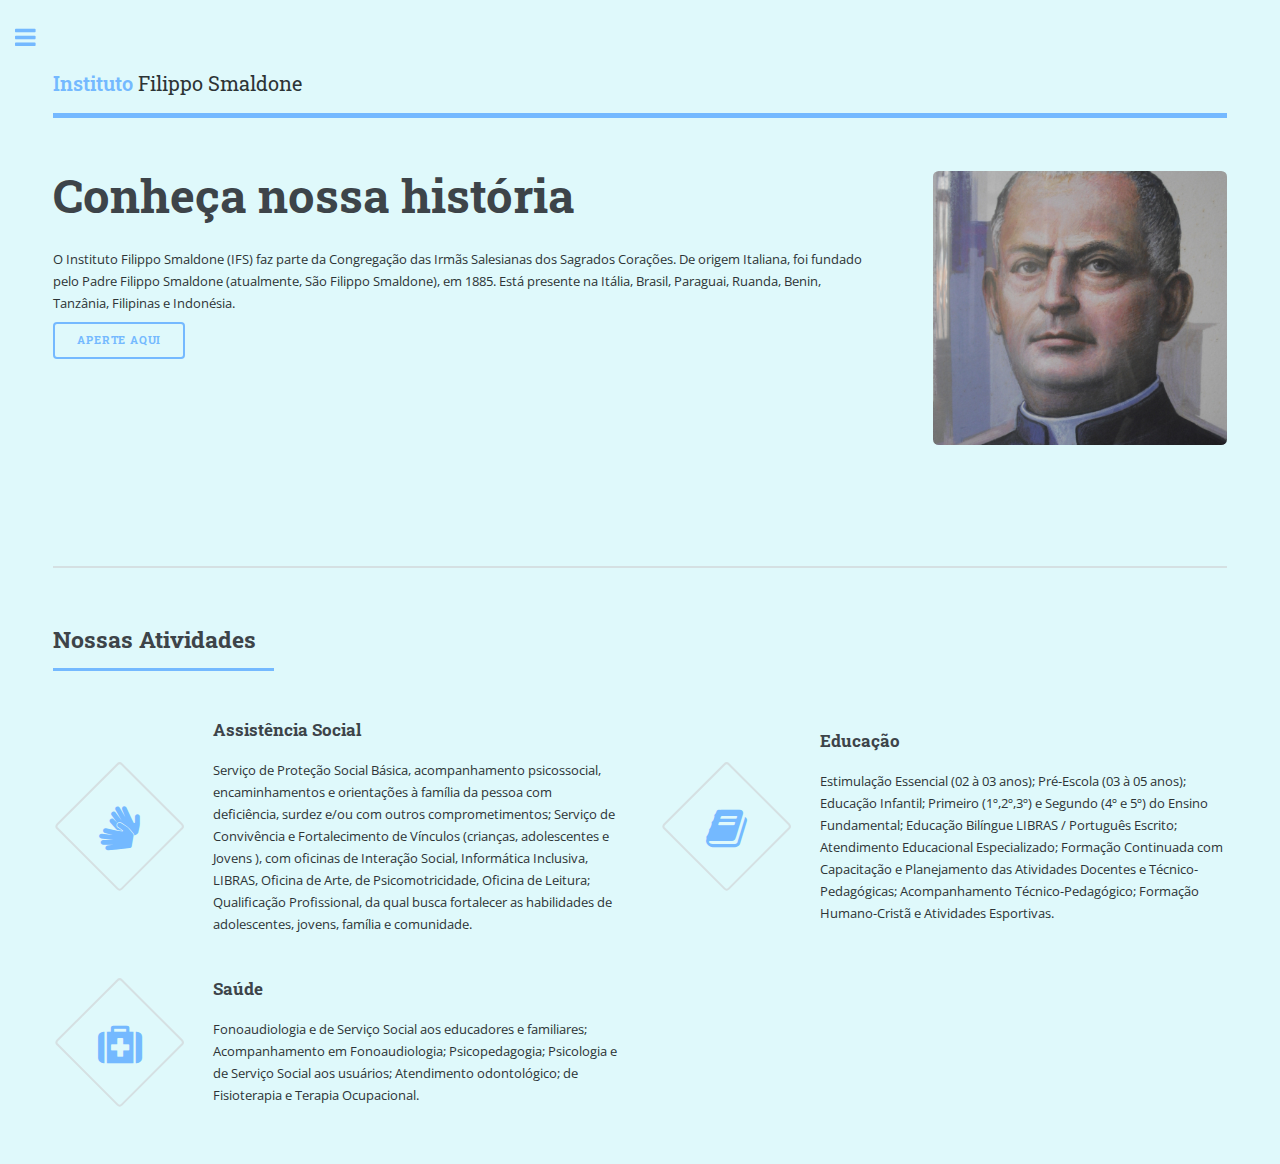
==== index.html @ 9f578278 "commit inicial" ====
<!DOCTYPE HTML>
<html>
	<head>
		<title>Instituto Filippo Smaldone</title>
		<meta charset="utf-8" />
		<meta name="viewport" content="width=device-width, initial-scale=1, user-scalable=no" />
		<link rel="stylesheet" href="assets/css/main.css" />
	</head>
	<body class="is-preload">

		<!-- Wrapper -->
			<div id="wrapper">

				<!-- Main -->
					<div id="main">
						<div class="inner">

							<!-- Header -->
								<header id="header">
									<a href="index.html" class="logo"><strong>Instituto</strong> Filippo Smaldone</a>
									<!-- <ul class="icons">
										<li><a href="#" class="icon fa-twitter"><span class="label">Twitter</span></a></li>
										<li><a href="#" class="icon fa-facebook"><span class="label">Facebook</span></a></li>
										<li><a href="#" class="icon fa-snapchat-ghost"><span class="label">Snapchat</span></a></li>
										<li><a href="#" class="icon fa-instagram"><span class="label">Instagram</span></a></li>
										<li><a href="#" class="icon fa-medium"><span class="label">Medium</span></a></li>
									</ul> -->
								</header> 

							<!-- Banner -->
								<section id="banner">
									<div class="content">
										<header>
											<h1>Conheça nossa história<br />
											</h1>
										</header>
										<p>O Instituto Filippo Smaldone (IFS) faz parte da Congregação das Irmãs Salesianas dos Sagrados Corações. De origem Italiana, foi fundado pelo Padre Filippo Smaldone (atualmente, São Filippo Smaldone), em 1885. Está presente na Itália, Brasil, Paraguai, Ruanda, Benin, Tanzânia, Filipinas e Indonésia.</p>
										<ul class="actions">
											<li><a href="nossahistoria.html" class="button big">Aperte aqui</a></li>
										</ul>
									</div>
									<span class="image object">
										<img src="images/felipesmaldoneret.png" alt="" />
									</span>
								</section>

							<!-- Section -->
								<section>
									<header class="major">
										<h2>Nossas Atividades</h2>
									</header>
									<div class="features">
										<article>
											<span class="icon fa-sign-language"></span>
											<div class="content">
												<h3>Assistência Social</h3>
												<p>Serviço de Proteção Social Básica, acompanhamento psicossocial, encaminhamentos e orientações à família da pessoa com deficiência, surdez e/ou com outros comprometimentos; Serviço de Convivência e Fortalecimento de Vínculos (crianças, adolescentes e Jovens ), com oficinas de Interação Social, Informática Inclusiva, LIBRAS, Oficina de Arte, de Psicomotricidade, Oficina de Leitura; Qualificação Profissional, da qual busca fortalecer as habilidades de adolescentes, jovens, família e comunidade.</p>
											</div>
										</article>
										<article>
											<span class="icon fa-book"></span>
											<div class="content">
												<h3>Educação</h3>
												<p>Estimulação Essencial (02 à 03 anos); Pré-Escola (03 à 05 anos); Educação Infantil; Primeiro (1º,2º,3º) e Segundo  (4º e 5º) do Ensino Fundamental; Educação Bilíngue LIBRAS / Português Escrito; Atendimento Educacional Especializado; Formação Continuada com Capacitação e Planejamento das Atividades Docentes e Técnico-Pedagógicas; Acompanhamento Técnico-Pedagógico; Formação Humano-Cristã e Atividades Esportivas.</p>
											</div>
										</article>
										<article>
											<span class="icon fa-medkit"></span>
											<div class="content">
												<h3>Saúde</h3>
												<p>Fonoaudiologia e de Serviço Social aos educadores e familiares; Acompanhamento em Fonoaudiologia; Psicopedagogia; Psicologia e de Serviço Social aos usuários; Atendimento odontológico; de Fisioterapia e Terapia Ocupacional.</p>
											</div>
										</article>
										<article>
											<span class=""></span>
											<div class="content">
												<h3></h3>
												<p></p>
											</div>
										</article>
									</div>
								</section>

							<!-- Section 
								<section>
									<header class="major">
										<h2>Ipsum sed dolor</h2>
									</header>
									<div class="posts">
										<article>
											<a href="#" class="image"><img src="images/pic01.jpg" alt="" /></a>
											<h3>Interdum aenean</h3>
											<p>Aenean ornare velit lacus, ac varius enim lorem ullamcorper dolore. Proin aliquam facilisis ante interdum. Sed nulla amet lorem feugiat tempus aliquam.</p>
											<ul class="actions">
												<li><a href="#" class="button">Aperte aqui</a></li>
											</ul>
										</article>
										<article>
											<a href="#" class="image"><img src="images/pic02.jpg" alt="" /></a>
											<h3>Nulla amet dolore</h3>
											<p>Aenean ornare velit lacus, ac varius enim lorem ullamcorper dolore. Proin aliquam facilisis ante interdum. Sed nulla amet lorem feugiat tempus aliquam.</p>
											<ul class="actions">
												<li><a href="#" class="button">Aperte aqui</a></li>
											</ul>
										</article>
										<article>
											<a href="#" class="image"><img src="images/pic03.jpg" alt="" /></a>
											<h3>Tempus ullamcorper</h3>
											<p>Aenean ornare velit lacus, ac varius enim lorem ullamcorper dolore. Proin aliquam facilisis ante interdum. Sed nulla amet lorem feugiat tempus aliquam.</p>
											<ul class="actions">
												<li><a href="#" class="button">Aperte aqui</a></li>
											</ul>
										</article>
										<article>
											<a href="#" class="image"><img src="images/pic04.jpg" alt="" /></a>
											<h3>Sed etiam facilis</h3>
											<p>Aenean ornare velit lacus, ac varius enim lorem ullamcorper dolore. Proin aliquam facilisis ante interdum. Sed nulla amet lorem feugiat tempus aliquam.</p>
											<ul class="actions">
												<li><a href="#" class="button">Aperte aqui</a></li>
											</ul>
										</article>
										<article>
											<a href="#" class="image"><img src="images/pic05.jpg" alt="" /></a>
											<h3>Feugiat lorem aenean</h3>
											<p>Aenean ornare velit lacus, ac varius enim lorem ullamcorper dolore. Proin aliquam facilisis ante interdum. Sed nulla amet lorem feugiat tempus aliquam.</p>
											<ul class="actions">
												<li><a href="#" class="button">Aperte aqui</a></li>
											</ul>
										</article>
										<article>
											<a href="#" class="image"><img src="images/pic06.jpg" alt="" /></a>
											<h3>Amet varius aliquam</h3>
											<p>Aenean ornare velit lacus, ac varius enim lorem ullamcorper dolore. Proin aliquam facilisis ante interdum. Sed nulla amet lorem feugiat tempus aliquam.</p>
											<ul class="actions">
												<li><a href="#" class="button">Aperte aqui</a></li>
											</ul>
										</article>
									</div>
								</section>-->

						</div>
					</div>

				<!-- Sidebar -->
					<div id="sidebar">
						<div class="inner">

							<!-- Search 
								<section id="search" class="alt">
									<form method="post" action="#">
										<input type="text" name="query" id="query" placeholder="Search" />
									</form>
								</section>-->

							<!-- Menu -->
								<nav id="menu">
									<header class="major">
										<h2>Menu</h2>
									</header>
									<ul>
											<li><a href="index.html">Página Inicial</a></li>
											<li><a href="nossahistoria.html">Nossa História</a></li>
											<li><a href="noticias.html">Notícias</a></li>
											<li><a href="projetoseducacionais.html">Projetos Educacionais</a></li>
											<li><a href="projetossociais.html">Projetos Sociais</a></li>
									</ul>
								</nav>

							<!-- Section 
								<section>
									<header class="major">
										<h2>Ante interdum</h2>
									</header>
									<div class="mini-posts">
										<article>
											<a href="#" class="image"><img src="images/pic07.jpg" alt="" /></a>
											<p>Aenean ornare velit lacus, ac varius enim lorem ullamcorper dolore aliquam.</p>
										</article>
										<article>
											<a href="#" class="image"><img src="images/pic08.jpg" alt="" /></a>
											<p>Aenean ornare velit lacus, ac varius enim lorem ullamcorper dolore aliquam.</p>
										</article>
										<article>
											<a href="#" class="image"><img src="images/pic09.jpg" alt="" /></a>
											<p>Aenean ornare velit lacus, ac varius enim lorem ullamcorper dolore aliquam.</p>
										</article>
									</div>
									<ul class="actions">
										<li><a href="#" class="button">Aperte aqui</a></li>
									</ul>
								</section>-->

							<!-- Section -->
								<section>
									<header class="major">
										<h2>Entrar em contato</h2>
									</header>
									<p>Em casos de dúvidas, sugestões, reclamações, segue abaixo formas de contato com o Instituto.</p>
									<ul class="contact">
										<li class="fa-envelope-o"><a href="#">institutosmaldone@gmail.com</a></li>
										<li class="fa-phone">(091) 3222-9630</li>
										<li class="fa-home">Travessa 14 de Março nº 854<br />
										Bairro: Umarizal
										Belém, Pará - Brasil. CEP 66.055–490 <br />
										CNPJ: 04.834.065/0001-93</li>
									</ul>
								</section>

							<!-- Footer -->
								<footer id="footer">
									<p class="copyright">&copy; Congregação das Irmãs Salesianas dos Sagrados Corações – Instituto Filippo Smaldone - Belém. Todos os direitos reservados. Desenvolvido: <a href="linkedin.com/in/amaurymagalhaes">Antonio Amaury Magalhães</a>. Design: <a href="https://html5up.net">HTML5 UP</a>.</p>
								</footer>

						</div>
					</div>

			</div>

		<!-- Scripts -->
			<script src="assets/js/jquery.min.js"></script>
			<script src="assets/js/browser.min.js"></script>
			<script src="assets/js/breakpoints.min.js"></script>
			<script src="assets/js/util.js"></script>
			<script src="assets/js/main.js"></script>

	</body>
</html>
---- assets/css/main.css ----
@import url(font-awesome.min.css);
@import url("https://fonts.googleapis.com/css?family=Open+Sans:400,600,400italic,600italic|Roboto+Slab:400,700");



html, body, div, span, applet, object,
iframe, h1, h2, h3, h4, h5, h6, p, blockquote,
pre, a, abbr, acronym, address, big, cite,
code, del, dfn, em, img, ins, kbd, q, s, samp,
small, strike, strong, sub, sup, tt, var, b,
u, i, center, dl, dt, dd, ol, ul, li, fieldset,
form, label, legend, table, caption, tbody,
tfoot, thead, tr, th, td, article, aside,
canvas, details, embed, figure, figcaption,
footer, header, hgroup, menu, nav, output, ruby,
section, summary, time, mark, audio, video {
	margin: 0;
	padding: 0;
	border: 0;
	font-size: 100%;
	font: inherit;
	vertical-align: baseline;}

article, aside, details, figcaption, figure,
footer, header, hgroup, menu, nav, section {
	display: block;}

body {
	line-height: 1;
}

ol, ul {
	list-style: none;
}

blockquote, q {
	quotes: none;
}

	blockquote:before, blockquote:after, q:before, q:after {
		content: '';
		content: none;
	}

table {
	border-collapse: collapse;
	border-spacing: 0;
}

body {
	-webkit-text-size-adjust: none;
}

mark {
	background-color: transparent;
	color: inherit;
}

input::-moz-focus-inner {
	border: 0;
	padding: 0;
}

input, select, textarea {
	-moz-appearance: none;
	-webkit-appearance: none;
	-ms-appearance: none;
	appearance: none;
}

/* Basic */

	@-ms-viewport {
		width: device-width;
	}

	body {
		-ms-overflow-style: scrollbar;
	}

	@media screen and (max-width: 480px) {

		html, body {
			min-width: 320px;
		}

	}

	html {
		box-sizing: border-box;
	}

	*, *:before, *:after {
		box-sizing: inherit;
	}

	body {
		background: #dff9fb;
	}

		body.is-preload *, body.is-preload *:before, body.is-preload *:after, body.is-resizing *, body.is-resizing *:before, body.is-resizing *:after {
			-moz-animation: none !important;
			-webkit-animation: none !important;
			-ms-animation: none !important;
			animation: none !important;
			-moz-transition: none !important;
			-webkit-transition: none !important;
			-ms-transition: none !important;
			transition: none !important;
		}

/* Type */

	body, input, select, textarea {
		color: #2d3436;
		font-family: "Open Sans", sans-serif;
		font-size: 13pt;
		font-weight: 400;
		line-height: 1.65;
	}

		@media screen and (max-width: 1680px) {

			body, input, select, textarea {
				font-size: 11pt;
			}

		}

		@media screen and (max-width: 1280px) {

			body, input, select, textarea {
				font-size: 10pt;
			}

		}

		@media screen and (max-width: 360px) {

			body, input, select, textarea {
				font-size: 9pt;
			}

		}

	a {
		-moz-transition: color 0.2s ease-in-out, border-bottom-color 0.2s ease-in-out;
		-webkit-transition: color 0.2s ease-in-out, border-bottom-color 0.2s ease-in-out;
		-ms-transition: color 0.2s ease-in-out, border-bottom-color 0.2s ease-in-out;
		transition: color 0.2s ease-in-out, border-bottom-color 0.2s ease-in-out;
		border-bottom: dotted 1px;
		color: #74b9ff;
		text-decoration: none;
	}

		a:hover {
			border-bottom-color: #74b9ff;
			color: #74b9ff !important;
		}

			a:hover strong {
				color: inherit;
			}

	strong, b {
		color: #74b9ff;
		font-weight: 600;
	}

	em, i {
		font-style: italic;
	}

	p {
		margin: 0 0 0.5em 0;
	}

	h1, h2, h3, h4, h5, h6 {
		color: #3d4449;
		font-family: "Roboto Slab", serif;
		font-weight: 700;
		line-height: 1.5;
		margin: 0 0 1em 0;
	}

		h1 a, h2 a, h3 a, h4 a, h5 a, h6 a {
			color: inherit;
			text-decoration: none;
			border-bottom: 0;
		}

	h1 {
		font-size: 4em;
		margin: 0 0 0.5em 0;
		line-height: 1.3;
	}

	h2 {
		font-size: 1.75em;
	}

	h3 {
		font-size: 1.25em;
	}

	h4 {
		font-size: 1.1em;
	}

	h5 {
		font-size: 0.9em;
	}

	h6 {
		font-size: 0.7em;
	}

	@media screen and (max-width: 1680px) {

		h1 {
			font-size: 3.5em;
		}

	}

	@media screen and (max-width: 980px) {

		h1 {
			font-size: 3.25em;
		}

	}

	@media screen and (max-width: 736px) {

		h1 {
			font-size: 2em;
			line-height: 1.4;
		}

		h2 {
			font-size: 1.5em;
		}

	}

	sub {
		font-size: 0.8em;
		position: relative;
		top: 0.5em;
	}

	sup {
		font-size: 0.8em;
		position: relative;
		top: -0.5em;
	}

	blockquote {
		border-left: solid 3px rgba(210, 215, 217, 0.75);
		font-style: italic;
		margin: 0 0 2em 0;
		padding: 0.5em 0 0.5em 2em;
	}

	code {
		background: rgba(230, 235, 237, 0.25);
		border-radius: 0.375em;
		border: solid 1px rgba(210, 215, 217, 0.75);
		font-family: "Courier New", monospace;
		font-size: 0.9em;
		margin: 0 0.25em;
		padding: 0.25em 0.65em;
	}

	pre {
		-webkit-overflow-scrolling: touch;
		font-family: "Courier New", monospace;
		font-size: 0.9em;
		margin: 0 0 2em 0;
	}

		pre code {
			display: block;
			line-height: 1.75;
			padding: 1em 1.5em;
			overflow-x: auto;
		}

	hr {
		border: 0;
		border-bottom: solid 1px rgba(210, 215, 217, 0.75);
		margin: 2em 0;
	}

		hr.major {
			margin: 3em 0;
		}

	.align-left {
		text-align: left;
	}

	.align-center {
		text-align: center;
	}

	.align-right {
		text-align: right;
	}

/* Row */

	.row {
		display: flex;
		flex-wrap: wrap;
		box-sizing: border-box;
		align-items: stretch;
	}

		.row > * {
			box-sizing: border-box;
		}

		.row.gtr-uniform > * > :last-child {
			margin-bottom: 0;
		}

		.row.aln-left {
			justify-content: flex-start;
		}

		.row.aln-center {
			justify-content: center;
		}

		.row.aln-right {
			justify-content: flex-end;
		}

		.row.aln-top {
			align-items: flex-start;
		}

		.row.aln-middle {
			align-items: center;
		}

		.row.aln-bottom {
			align-items: flex-end;
		}

		.row > .imp {
			order: -1;
		}

		.row > .col-1 {
			width: 8.3333333333%;
		}

		.row > .off-1 {
			margin-left: 8.3333333333%;
		}

		.row > .col-2 {
			width: 16.6666666667%;
		}

		.row > .off-2 {
			margin-left: 16.6666666667%;
		}

		.row > .col-3 {
			width: 25%;
		}

		.row > .off-3 {
			margin-left: 25%;
		}

		.row > .col-4 {
			width: 33.3333333333%;
		}

		.row > .off-4 {
			margin-left: 33.3333333333%;
		}

		.row > .col-5 {
			width: 41.6666666667%;
		}

		.row > .off-5 {
			margin-left: 41.6666666667%;
		}

		.row > .col-6 {
			width: 50%;
		}

		.row > .off-6 {
			margin-left: 50%;
		}

		.row > .col-7 {
			width: 58.3333333333%;
		}

		.row > .off-7 {
			margin-left: 58.3333333333%;
		}

		.row > .col-8 {
			width: 66.6666666667%;
		}

		.row > .off-8 {
			margin-left: 66.6666666667%;
		}

		.row > .col-9 {
			width: 75%;
		}

		.row > .off-9 {
			margin-left: 75%;
		}

		.row > .col-10 {
			width: 83.3333333333%;
		}

		.row > .off-10 {
			margin-left: 83.3333333333%;
		}

		.row > .col-11 {
			width: 91.6666666667%;
		}

		.row > .off-11 {
			margin-left: 91.6666666667%;
		}

		.row > .col-12 {
			width: 100%;
		}

		.row > .off-12 {
			margin-left: 100%;
		}

		.row.gtr-0 {
			margin-top: 0;
			margin-left: 0em;
		}

			.row.gtr-0 > * {
				padding: 0 0 0 0em;
			}

			.row.gtr-0.gtr-uniform {
				margin-top: 0em;
			}

				.row.gtr-0.gtr-uniform > * {
					padding-top: 0em;
				}

		.row.gtr-25 {
			margin-top: 0;
			margin-left: -0.375em;
		}

			.row.gtr-25 > * {
				padding: 0 0 0 0.375em;
			}

			.row.gtr-25.gtr-uniform {
				margin-top: -0.375em;
			}

				.row.gtr-25.gtr-uniform > * {
					padding-top: 0.375em;
				}

		.row.gtr-50 {
			margin-top: 0;
			margin-left: -0.75em;
		}

			.row.gtr-50 > * {
				padding: 0 0 0 0.75em;
			}

			.row.gtr-50.gtr-uniform {
				margin-top: -0.75em;
			}

				.row.gtr-50.gtr-uniform > * {
					padding-top: 0.75em;
				}

		.row {
			margin-top: 0;
			margin-left: -1.5em;
		}

			.row > * {
				padding: 0 0 0 1.5em;
			}

			.row.gtr-uniform {
				margin-top: -1.5em;
			}

				.row.gtr-uniform > * {
					padding-top: 1.5em;
				}

		.row.gtr-150 {
			margin-top: 0;
			margin-left: -2.25em;
		}

			.row.gtr-150 > * {
				padding: 0 0 0 2.25em;
			}

			.row.gtr-150.gtr-uniform {
				margin-top: -2.25em;
			}

				.row.gtr-150.gtr-uniform > * {
					padding-top: 2.25em;
				}

		.row.gtr-200 {
			margin-top: 0;
			margin-left: -3em;
		}

			.row.gtr-200 > * {
				padding: 0 0 0 3em;
			}

			.row.gtr-200.gtr-uniform {
				margin-top: -3em;
			}

				.row.gtr-200.gtr-uniform > * {
					padding-top: 3em;
				}

		@media screen and (max-width: 1680px) {

			.row {
				display: flex;
				flex-wrap: wrap;
				box-sizing: border-box;
				align-items: stretch;
			}

				.row > * {
					box-sizing: border-box;
				}

				.row.gtr-uniform > * > :last-child {
					margin-bottom: 0;
				}

				.row.aln-left {
					justify-content: flex-start;
				}

				.row.aln-center {
					justify-content: center;
				}

				.row.aln-right {
					justify-content: flex-end;
				}

				.row.aln-top {
					align-items: flex-start;
				}

				.row.aln-middle {
					align-items: center;
				}

				.row.aln-bottom {
					align-items: flex-end;
				}

				.row > .imp-xlarge {
					order: -1;
				}

				.row > .col-1-xlarge {
					width: 8.3333333333%;
				}

				.row > .off-1-xlarge {
					margin-left: 8.3333333333%;
				}

				.row > .col-2-xlarge {
					width: 16.6666666667%;
				}

				.row > .off-2-xlarge {
					margin-left: 16.6666666667%;
				}

				.row > .col-3-xlarge {
					width: 25%;
				}

				.row > .off-3-xlarge {
					margin-left: 25%;
				}

				.row > .col-4-xlarge {
					width: 33.3333333333%;
				}

				.row > .off-4-xlarge {
					margin-left: 33.3333333333%;
				}

				.row > .col-5-xlarge {
					width: 41.6666666667%;
				}

				.row > .off-5-xlarge {
					margin-left: 41.6666666667%;
				}

				.row > .col-6-xlarge {
					width: 50%;
				}

				.row > .off-6-xlarge {
					margin-left: 50%;
				}

				.row > .col-7-xlarge {
					width: 58.3333333333%;
				}

				.row > .off-7-xlarge {
					margin-left: 58.3333333333%;
				}

				.row > .col-8-xlarge {
					width: 66.6666666667%;
				}

				.row > .off-8-xlarge {
					margin-left: 66.6666666667%;
				}

				.row > .col-9-xlarge {
					width: 75%;
				}

				.row > .off-9-xlarge {
					margin-left: 75%;
				}

				.row > .col-10-xlarge {
					width: 83.3333333333%;
				}

				.row > .off-10-xlarge {
					margin-left: 83.3333333333%;
				}

				.row > .col-11-xlarge {
					width: 91.6666666667%;
				}

				.row > .off-11-xlarge {
					margin-left: 91.6666666667%;
				}

				.row > .col-12-xlarge {
					width: 100%;
				}

				.row > .off-12-xlarge {
					margin-left: 100%;
				}

				.row.gtr-0 {
					margin-top: 0;
					margin-left: 0em;
				}

					.row.gtr-0 > * {
						padding: 0 0 0 0em;
					}

					.row.gtr-0.gtr-uniform {
						margin-top: 0em;
					}

						.row.gtr-0.gtr-uniform > * {
							padding-top: 0em;
						}

				.row.gtr-25 {
					margin-top: 0;
					margin-left: -0.375em;
				}

					.row.gtr-25 > * {
						padding: 0 0 0 0.375em;
					}

					.row.gtr-25.gtr-uniform {
						margin-top: -0.375em;
					}

						.row.gtr-25.gtr-uniform > * {
							padding-top: 0.375em;
						}

				.row.gtr-50 {
					margin-top: 0;
					margin-left: -0.75em;
				}

					.row.gtr-50 > * {
						padding: 0 0 0 0.75em;
					}

					.row.gtr-50.gtr-uniform {
						margin-top: -0.75em;
					}

						.row.gtr-50.gtr-uniform > * {
							padding-top: 0.75em;
						}

				.row {
					margin-top: 0;
					margin-left: -1.5em;
				}

					.row > * {
						padding: 0 0 0 1.5em;
					}

					.row.gtr-uniform {
						margin-top: -1.5em;
					}

						.row.gtr-uniform > * {
							padding-top: 1.5em;
						}

				.row.gtr-150 {
					margin-top: 0;
					margin-left: -2.25em;
				}

					.row.gtr-150 > * {
						padding: 0 0 0 2.25em;
					}

					.row.gtr-150.gtr-uniform {
						margin-top: -2.25em;
					}

						.row.gtr-150.gtr-uniform > * {
							padding-top: 2.25em;
						}

				.row.gtr-200 {
					margin-top: 0;
					margin-left: -3em;
				}

					.row.gtr-200 > * {
						padding: 0 0 0 3em;
					}

					.row.gtr-200.gtr-uniform {
						margin-top: -3em;
					}

						.row.gtr-200.gtr-uniform > * {
							padding-top: 3em;
						}

		}

		@media screen and (max-width: 1280px) {

			.row {
				display: flex;
				flex-wrap: wrap;
				box-sizing: border-box;
				align-items: stretch;
			}

				.row > * {
					box-sizing: border-box;
				}

				.row.gtr-uniform > * > :last-child {
					margin-bottom: 0;
				}

				.row.aln-left {
					justify-content: flex-start;
				}

				.row.aln-center {
					justify-content: center;
				}

				.row.aln-right {
					justify-content: flex-end;
				}

				.row.aln-top {
					align-items: flex-start;
				}

				.row.aln-middle {
					align-items: center;
				}

				.row.aln-bottom {
					align-items: flex-end;
				}

				.row > .imp-large {
					order: -1;
				}

				.row > .col-1-large {
					width: 8.3333333333%;
				}

				.row > .off-1-large {
					margin-left: 8.3333333333%;
				}

				.row > .col-2-large {
					width: 16.6666666667%;
				}

				.row > .off-2-large {
					margin-left: 16.6666666667%;
				}

				.row > .col-3-large {
					width: 25%;
				}

				.row > .off-3-large {
					margin-left: 25%;
				}

				.row > .col-4-large {
					width: 33.3333333333%;
				}

				.row > .off-4-large {
					margin-left: 33.3333333333%;
				}

				.row > .col-5-large {
					width: 41.6666666667%;
				}

				.row > .off-5-large {
					margin-left: 41.6666666667%;
				}

				.row > .col-6-large {
					width: 50%;
				}

				.row > .off-6-large {
					margin-left: 50%;
				}

				.row > .col-7-large {
					width: 58.3333333333%;
				}

				.row > .off-7-large {
					margin-left: 58.3333333333%;
				}

				.row > .col-8-large {
					width: 66.6666666667%;
				}

				.row > .off-8-large {
					margin-left: 66.6666666667%;
				}

				.row > .col-9-large {
					width: 75%;
				}

				.row > .off-9-large {
					margin-left: 75%;
				}

				.row > .col-10-large {
					width: 83.3333333333%;
				}

				.row > .off-10-large {
					margin-left: 83.3333333333%;
				}

				.row > .col-11-large {
					width: 91.6666666667%;
				}

				.row > .off-11-large {
					margin-left: 91.6666666667%;
				}

				.row > .col-12-large {
					width: 100%;
				}

				.row > .off-12-large {
					margin-left: 100%;
				}

				.row.gtr-0 {
					margin-top: 0;
					margin-left: 0em;
				}

					.row.gtr-0 > * {
						padding: 0 0 0 0em;
					}

					.row.gtr-0.gtr-uniform {
						margin-top: 0em;
					}

						.row.gtr-0.gtr-uniform > * {
							padding-top: 0em;
						}

				.row.gtr-25 {
					margin-top: 0;
					margin-left: -0.375em;
				}

					.row.gtr-25 > * {
						padding: 0 0 0 0.375em;
					}

					.row.gtr-25.gtr-uniform {
						margin-top: -0.375em;
					}

						.row.gtr-25.gtr-uniform > * {
							padding-top: 0.375em;
						}

				.row.gtr-50 {
					margin-top: 0;
					margin-left: -0.75em;
				}

					.row.gtr-50 > * {
						padding: 0 0 0 0.75em;
					}

					.row.gtr-50.gtr-uniform {
						margin-top: -0.75em;
					}

						.row.gtr-50.gtr-uniform > * {
							padding-top: 0.75em;
						}

				.row {
					margin-top: 0;
					margin-left: -1.5em;
				}

					.row > * {
						padding: 0 0 0 1.5em;
					}

					.row.gtr-uniform {
						margin-top: -1.5em;
					}

						.row.gtr-uniform > * {
							padding-top: 1.5em;
						}

				.row.gtr-150 {
					margin-top: 0;
					margin-left: -2.25em;
				}

					.row.gtr-150 > * {
						padding: 0 0 0 2.25em;
					}

					.row.gtr-150.gtr-uniform {
						margin-top: -2.25em;
					}

						.row.gtr-150.gtr-uniform > * {
							padding-top: 2.25em;
						}

				.row.gtr-200 {
					margin-top: 0;
					margin-left: -3em;
				}

					.row.gtr-200 > * {
						padding: 0 0 0 3em;
					}

					.row.gtr-200.gtr-uniform {
						margin-top: -3em;
					}

						.row.gtr-200.gtr-uniform > * {
							padding-top: 3em;
						}

		}

		@media screen and (max-width: 980px) {

			.row {
				display: flex;
				flex-wrap: wrap;
				box-sizing: border-box;
				align-items: stretch;
			}

				.row > * {
					box-sizing: border-box;
				}

				.row.gtr-uniform > * > :last-child {
					margin-bottom: 0;
				}

				.row.aln-left {
					justify-content: flex-start;
				}

				.row.aln-center {
					justify-content: center;
				}

				.row.aln-right {
					justify-content: flex-end;
				}

				.row.aln-top {
					align-items: flex-start;
				}

				.row.aln-middle {
					align-items: center;
				}

				.row.aln-bottom {
					align-items: flex-end;
				}

				.row > .imp-medium {
					order: -1;
				}

				.row > .col-1-medium {
					width: 8.3333333333%;
				}

				.row > .off-1-medium {
					margin-left: 8.3333333333%;
				}

				.row > .col-2-medium {
					width: 16.6666666667%;
				}

				.row > .off-2-medium {
					margin-left: 16.6666666667%;
				}

				.row > .col-3-medium {
					width: 25%;
				}

				.row > .off-3-medium {
					margin-left: 25%;
				}

				.row > .col-4-medium {
					width: 33.3333333333%;
				}

				.row > .off-4-medium {
					margin-left: 33.3333333333%;
				}

				.row > .col-5-medium {
					width: 41.6666666667%;
				}

				.row > .off-5-medium {
					margin-left: 41.6666666667%;
				}

				.row > .col-6-medium {
					width: 50%;
				}

				.row > .off-6-medium {
					margin-left: 50%;
				}

				.row > .col-7-medium {
					width: 58.3333333333%;
				}

				.row > .off-7-medium {
					margin-left: 58.3333333333%;
				}

				.row > .col-8-medium {
					width: 66.6666666667%;
				}

				.row > .off-8-medium {
					margin-left: 66.6666666667%;
				}

				.row > .col-9-medium {
					width: 75%;
				}

				.row > .off-9-medium {
					margin-left: 75%;
				}

				.row > .col-10-medium {
					width: 83.3333333333%;
				}

				.row > .off-10-medium {
					margin-left: 83.3333333333%;
				}

				.row > .col-11-medium {
					width: 91.6666666667%;
				}

				.row > .off-11-medium {
					margin-left: 91.6666666667%;
				}

				.row > .col-12-medium {
					width: 100%;
				}

				.row > .off-12-medium {
					margin-left: 100%;
				}

				.row.gtr-0 {
					margin-top: 0;
					margin-left: 0em;
				}

					.row.gtr-0 > * {
						padding: 0 0 0 0em;
					}

					.row.gtr-0.gtr-uniform {
						margin-top: 0em;
					}

						.row.gtr-0.gtr-uniform > * {
							padding-top: 0em;
						}

				.row.gtr-25 {
					margin-top: 0;
					margin-left: -0.375em;
				}

					.row.gtr-25 > * {
						padding: 0 0 0 0.375em;
					}

					.row.gtr-25.gtr-uniform {
						margin-top: -0.375em;
					}

						.row.gtr-25.gtr-uniform > * {
							padding-top: 0.375em;
						}

				.row.gtr-50 {
					margin-top: 0;
					margin-left: -0.75em;
				}

					.row.gtr-50 > * {
						padding: 0 0 0 0.75em;
					}

					.row.gtr-50.gtr-uniform {
						margin-top: -0.75em;
					}

						.row.gtr-50.gtr-uniform > * {
							padding-top: 0.75em;
						}

				.row {
					margin-top: 0;
					margin-left: -1.5em;
				}

					.row > * {
						padding: 0 0 0 1.5em;
					}

					.row.gtr-uniform {
						margin-top: -1.5em;
					}

						.row.gtr-uniform > * {
							padding-top: 1.5em;
						}

				.row.gtr-150 {
					margin-top: 0;
					margin-left: -2.25em;
				}

					.row.gtr-150 > * {
						padding: 0 0 0 2.25em;
					}

					.row.gtr-150.gtr-uniform {
						margin-top: -2.25em;
					}

						.row.gtr-150.gtr-uniform > * {
							padding-top: 2.25em;
						}

				.row.gtr-200 {
					margin-top: 0;
					margin-left: -3em;
				}

					.row.gtr-200 > * {
						padding: 0 0 0 3em;
					}

					.row.gtr-200.gtr-uniform {
						margin-top: -3em;
					}

						.row.gtr-200.gtr-uniform > * {
							padding-top: 3em;
						}

		}

		@media screen and (max-width: 736px) {

			.row {
				display: flex;
				flex-wrap: wrap;
				box-sizing: border-box;
				align-items: stretch;
			}

				.row > * {
					box-sizing: border-box;
				}

				.row.gtr-uniform > * > :last-child {
					margin-bottom: 0;
				}

				.row.aln-left {
					justify-content: flex-start;
				}

				.row.aln-center {
					justify-content: center;
				}

				.row.aln-right {
					justify-content: flex-end;
				}

				.row.aln-top {
					align-items: flex-start;
				}

				.row.aln-middle {
					align-items: center;
				}

				.row.aln-bottom {
					align-items: flex-end;
				}

				.row > .imp-small {
					order: -1;
				}

				.row > .col-1-small {
					width: 8.3333333333%;
				}

				.row > .off-1-small {
					margin-left: 8.3333333333%;
				}

				.row > .col-2-small {
					width: 16.6666666667%;
				}

				.row > .off-2-small {
					margin-left: 16.6666666667%;
				}

				.row > .col-3-small {
					width: 25%;
				}

				.row > .off-3-small {
					margin-left: 25%;
				}

				.row > .col-4-small {
					width: 33.3333333333%;
				}

				.row > .off-4-small {
					margin-left: 33.3333333333%;
				}

				.row > .col-5-small {
					width: 41.6666666667%;
				}

				.row > .off-5-small {
					margin-left: 41.6666666667%;
				}

				.row > .col-6-small {
					width: 50%;
				}

				.row > .off-6-small {
					margin-left: 50%;
				}

				.row > .col-7-small {
					width: 58.3333333333%;
				}

				.row > .off-7-small {
					margin-left: 58.3333333333%;
				}

				.row > .col-8-small {
					width: 66.6666666667%;
				}

				.row > .off-8-small {
					margin-left: 66.6666666667%;
				}

				.row > .col-9-small {
					width: 75%;
				}

				.row > .off-9-small {
					margin-left: 75%;
				}

				.row > .col-10-small {
					width: 83.3333333333%;
				}

				.row > .off-10-small {
					margin-left: 83.3333333333%;
				}

				.row > .col-11-small {
					width: 91.6666666667%;
				}

				.row > .off-11-small {
					margin-left: 91.6666666667%;
				}

				.row > .col-12-small {
					width: 100%;
				}

				.row > .off-12-small {
					margin-left: 100%;
				}

				.row.gtr-0 {
					margin-top: 0;
					margin-left: 0em;
				}

					.row.gtr-0 > * {
						padding: 0 0 0 0em;
					}

					.row.gtr-0.gtr-uniform {
						margin-top: 0em;
					}

						.row.gtr-0.gtr-uniform > * {
							padding-top: 0em;
						}

				.row.gtr-25 {
					margin-top: 0;
					margin-left: -0.375em;
				}

					.row.gtr-25 > * {
						padding: 0 0 0 0.375em;
					}

					.row.gtr-25.gtr-uniform {
						margin-top: -0.375em;
					}

						.row.gtr-25.gtr-uniform > * {
							padding-top: 0.375em;
						}

				.row.gtr-50 {
					margin-top: 0;
					margin-left: -0.75em;
				}

					.row.gtr-50 > * {
						padding: 0 0 0 0.75em;
					}

					.row.gtr-50.gtr-uniform {
						margin-top: -0.75em;
					}

						.row.gtr-50.gtr-uniform > * {
							padding-top: 0.75em;
						}

				.row {
					margin-top: 0;
					margin-left: -1.5em;
				}

					.row > * {
						padding: 0 0 0 1.5em;
					}

					.row.gtr-uniform {
						margin-top: -1.5em;
					}

						.row.gtr-uniform > * {
							padding-top: 1.5em;
						}

				.row.gtr-150 {
					margin-top: 0;
					margin-left: -2.25em;
				}

					.row.gtr-150 > * {
						padding: 0 0 0 2.25em;
					}

					.row.gtr-150.gtr-uniform {
						margin-top: -2.25em;
					}

						.row.gtr-150.gtr-uniform > * {
							padding-top: 2.25em;
						}

				.row.gtr-200 {
					margin-top: 0;
					margin-left: -3em;
				}

					.row.gtr-200 > * {
						padding: 0 0 0 3em;
					}

					.row.gtr-200.gtr-uniform {
						margin-top: -3em;
					}

						.row.gtr-200.gtr-uniform > * {
							padding-top: 3em;
						}

		}

		@media screen and (max-width: 480px) {

			.row {
				display: flex;
				flex-wrap: wrap;
				box-sizing: border-box;
				align-items: stretch;
			}

				.row > * {
					box-sizing: border-box;
				}

				.row.gtr-uniform > * > :last-child {
					margin-bottom: 0;
				}

				.row.aln-left {
					justify-content: flex-start;
				}

				.row.aln-center {
					justify-content: center;
				}

				.row.aln-right {
					justify-content: flex-end;
				}

				.row.aln-top {
					align-items: flex-start;
				}

				.row.aln-middle {
					align-items: center;
				}

				.row.aln-bottom {
					align-items: flex-end;
				}

				.row > .imp-xsmall {
					order: -1;
				}

				.row > .col-1-xsmall {
					width: 8.3333333333%;
				}

				.row > .off-1-xsmall {
					margin-left: 8.3333333333%;
				}

				.row > .col-2-xsmall {
					width: 16.6666666667%;
				}

				.row > .off-2-xsmall {
					margin-left: 16.6666666667%;
				}

				.row > .col-3-xsmall {
					width: 25%;
				}

				.row > .off-3-xsmall {
					margin-left: 25%;
				}

				.row > .col-4-xsmall {
					width: 33.3333333333%;
				}

				.row > .off-4-xsmall {
					margin-left: 33.3333333333%;
				}

				.row > .col-5-xsmall {
					width: 41.6666666667%;
				}

				.row > .off-5-xsmall {
					margin-left: 41.6666666667%;
				}

				.row > .col-6-xsmall {
					width: 50%;
				}

				.row > .off-6-xsmall {
					margin-left: 50%;
				}

				.row > .col-7-xsmall {
					width: 58.3333333333%;
				}

				.row > .off-7-xsmall {
					margin-left: 58.3333333333%;
				}

				.row > .col-8-xsmall {
					width: 66.6666666667%;
				}

				.row > .off-8-xsmall {
					margin-left: 66.6666666667%;
				}

				.row > .col-9-xsmall {
					width: 75%;
				}

				.row > .off-9-xsmall {
					margin-left: 75%;
				}

				.row > .col-10-xsmall {
					width: 83.3333333333%;
				}

				.row > .off-10-xsmall {
					margin-left: 83.3333333333%;
				}

				.row > .col-11-xsmall {
					width: 91.6666666667%;
				}

				.row > .off-11-xsmall {
					margin-left: 91.6666666667%;
				}

				.row > .col-12-xsmall {
					width: 100%;
				}

				.row > .off-12-xsmall {
					margin-left: 100%;
				}

				.row.gtr-0 {
					margin-top: 0;
					margin-left: 0em;
				}

					.row.gtr-0 > * {
						padding: 0 0 0 0em;
					}

					.row.gtr-0.gtr-uniform {
						margin-top: 0em;
					}

						.row.gtr-0.gtr-uniform > * {
							padding-top: 0em;
						}

				.row.gtr-25 {
					margin-top: 0;
					margin-left: -0.375em;
				}

					.row.gtr-25 > * {
						padding: 0 0 0 0.375em;
					}

					.row.gtr-25.gtr-uniform {
						margin-top: -0.375em;
					}

						.row.gtr-25.gtr-uniform > * {
							padding-top: 0.375em;
						}

				.row.gtr-50 {
					margin-top: 0;
					margin-left: -0.75em;
				}

					.row.gtr-50 > * {
						padding: 0 0 0 0.75em;
					}

					.row.gtr-50.gtr-uniform {
						margin-top: -0.75em;
					}

						.row.gtr-50.gtr-uniform > * {
							padding-top: 0.75em;
						}

				.row {
					margin-top: 0;
					margin-left: -1.5em;
				}

					.row > * {
						padding: 0 0 0 1.5em;
					}

					.row.gtr-uniform {
						margin-top: -1.5em;
					}

						.row.gtr-uniform > * {
							padding-top: 1.5em;
						}

				.row.gtr-150 {
					margin-top: 0;
					margin-left: -2.25em;
				}

					.row.gtr-150 > * {
						padding: 0 0 0 2.25em;
					}

					.row.gtr-150.gtr-uniform {
						margin-top: -2.25em;
					}

						.row.gtr-150.gtr-uniform > * {
							padding-top: 2.25em;
						}

				.row.gtr-200 {
					margin-top: 0;
					margin-left: -3em;
				}

					.row.gtr-200 > * {
						padding: 0 0 0 3em;
					}

					.row.gtr-200.gtr-uniform {
						margin-top: -3em;
					}

						.row.gtr-200.gtr-uniform > * {
							padding-top: 3em;
						}

		}

/* Section/Article */

	section.special, article.special {
		text-align: center;
	}

	header p {
		font-family: "Roboto Slab", serif;
		font-size: 1em;
		font-weight: 400;
		letter-spacing: 0.075em;
		margin-top: -0.5em;
		text-transform: uppercase;
	}

	header.major > :last-child {
		border-bottom: solid 3px #74b9ff;
		display: inline-block;
		margin: 0 0 2em 0;
		padding: 0 0.75em 0.5em 0;
	}

	header.main > :last-child {
		margin: 0 0 1em 0;
	}

/* Form */

	form {
		margin: 0 0 2em 0;
	}

	label {
		color: #3d4449;
		display: block;
		font-size: 0.9em;
		font-weight: 600;
		margin: 0 0 1em 0;
	}

	input[type="text"],
	input[type="password"],
	input[type="email"],
	input[type="tel"],
	input[type="search"],
	input[type="url"],
	select,
	textarea {
		-moz-appearance: none;
		-webkit-appearance: none;
		-ms-appearance: none;
		appearance: none;
		background: #ffffff;
		border-radius: 0.375em;
		border: none;
		border: solid 1px rgba(210, 215, 217, 0.75);
		color: inherit;
		display: block;
		outline: 0;
		padding: 0 1em;
		text-decoration: none;
		width: 100%;
	}

		input[type="text"]:invalid,
		input[type="password"]:invalid,
		input[type="email"]:invalid,
		input[type="tel"]:invalid,
		input[type="search"]:invalid,
		input[type="url"]:invalid,
		select:invalid,
		textarea:invalid {
			box-shadow: none;
		}

		input[type="text"]:focus,
		input[type="password"]:focus,
		input[type="email"]:focus,
		input[type="tel"]:focus,
		input[type="search"]:focus,
		input[type="url"]:focus,
		select:focus,
		textarea:focus {
			border-color: #74b9ff;
			box-shadow: 0 0 0 1px #74b9ff;
		}

	select {
		background-image: url("data:image/svg+xml;charset=utf8,%3Csvg xmlns='http://www.w3.org/2000/svg' width='40' height='40' preserveAspectRatio='none' viewBox='0 0 40 40'%3E%3Cpath d='M9.4,12.3l10.4,10.4l10.4-10.4c0.2-0.2,0.5-0.4,0.9-0.4c0.3,0,0.6,0.1,0.9,0.4l3.3,3.3c0.2,0.2,0.4,0.5,0.4,0.9 c0,0.4-0.1,0.6-0.4,0.9L20.7,31.9c-0.2,0.2-0.5,0.4-0.9,0.4c-0.3,0-0.6-0.1-0.9-0.4L4.3,17.3c-0.2-0.2-0.4-0.5-0.4-0.9 c0-0.4,0.1-0.6,0.4-0.9l3.3-3.3c0.2-0.2,0.5-0.4,0.9-0.4S9.1,12.1,9.4,12.3z' fill='rgba(210, 215, 217, 0.75)' /%3E%3C/svg%3E");
		background-size: 1.25em;
		background-repeat: no-repeat;
		background-position: calc(100% - 1em) center;
		height: 2.75em;
		padding-right: 2.75em;
		text-overflow: ellipsis;
	}

		select option {
			color: #3d4449;
			background: #ffffff;
		}

		select:focus::-ms-value {
			background-color: transparent;
		}

		select::-ms-expand {
			display: none;
		}

	input[type="text"],
	input[type="password"],
	input[type="email"],
	input[type="tel"],
	input[type="search"],
	input[type="url"],
	select {
		height: 2.75em;
	}

	textarea {
		padding: 0.75em 1em;
	}

	input[type="checkbox"],
	input[type="radio"] {
		-moz-appearance: none;
		-webkit-appearance: none;
		-ms-appearance: none;
		appearance: none;
		display: block;
		float: left;
		margin-right: -2em;
		opacity: 0;
		width: 1em;
		z-index: -1;
	}

		input[type="checkbox"] + label,
		input[type="radio"] + label {
			text-decoration: none;
			color: #2d3436;
			cursor: pointer;
			display: inline-block;
			font-size: 1em;
			font-weight: 400;
			padding-left: 2.4em;
			padding-right: 0.75em;
			position: relative;
		}

			input[type="checkbox"] + label:before,
			input[type="radio"] + label:before {
				-moz-osx-font-smoothing: grayscale;
				-webkit-font-smoothing: antialiased;
				font-family: FontAwesome;
				font-style: normal;
				font-weight: normal;
				text-transform: none !important;
			}

			input[type="checkbox"] + label:before,
			input[type="radio"] + label:before {
				background: #ffffff;
				border-radius: 0.375em;
				border: solid 1px rgba(210, 215, 217, 0.75);
				content: '';
				display: inline-block;
				height: 1.65em;
				left: 0;
				line-height: 1.58125em;
				position: absolute;
				text-align: center;
				top: 0;
				width: 1.65em;
			}

		input[type="checkbox"]:checked + label:before,
		input[type="radio"]:checked + label:before {
			background: #3d4449;
			border-color: #3d4449;
			color: #ffffff;
			content: '\f00c';
		}

		input[type="checkbox"]:focus + label:before,
		input[type="radio"]:focus + label:before {
			border-color: #74b9ff;
			box-shadow: 0 0 0 1px #74b9ff;
		}

	input[type="checkbox"] + label:before {
		border-radius: 0.375em;
	}

	input[type="radio"] + label:before {
		border-radius: 100%;
	}

	::-webkit-input-placeholder {
		color: #535c68 !important;
		opacity: 1.0;
	}

	:-moz-placeholder {
		color: #535c68 !important;
		opacity: 1.0;
	}

	::-moz-placeholder {
		color: #535c68 !important;
		opacity: 1.0;
	}

	:-ms-input-placeholder {
		color: #535c68 !important;
		opacity: 1.0;
	}

/* Box */

	.box {
		border-radius: 0.375em;
		border: solid 1px rgba(210, 215, 217, 0.75);
		margin-bottom: 2em;
		padding: 1.5em;
	}

		.box > :last-child,
		.box > :last-child > :last-child,
		.box > :last-child > :last-child > :last-child {
			margin-bottom: 0;
		}

		.box.alt {
			border: 0;
			border-radius: 0;
			padding: 0;
		}

/* Icon */

	.icon {
		text-decoration: none;
		border-bottom: none;
		position: relative;
	}

		.icon:before {
			-moz-osx-font-smoothing: grayscale;
			-webkit-font-smoothing: antialiased;
			font-family: FontAwesome;
			font-style: normal;
			font-weight: normal;
			text-transform: none !important;
		}

		.icon > .label {
			display: none;
		}

/* Image */

	.image {
		border-radius: 0.375em;
		border: 0;
		display: inline-block;
		position: relative;
	}

		.image img {
			border-radius: 2%;
			display: block;
		}

		.image.left, .image.right {
			max-width: 40%;
		}

			.image.left img, .image.right img {
				width: 100%;
			}

		.image.left {
			float: left;
			padding: 0 1.5em 1em 0;
			top: 0.25em;
		}

		.image.right {
			float: right;
			padding: 0 0 1em 1.5em;
			top: 0.25em;
		}

		.image.fit {
			display: block;
			margin: 0 0 2em 0;
			width: 100%;
		}

			.image.fit img {
				width: 100%;
			}

		.image.main {
			display: block;
			margin: 0 0 3em 0;
			width: 100%;
		}

			.image.main img {
				width: 100%;
			}

	a.image {
		overflow: hidden;
	}

		a.image img {
			-moz-transition: -moz-transform 0.2s ease;
			-webkit-transition: -webkit-transform 0.2s ease;
			-ms-transition: -ms-transform 0.2s ease;
			transition: transform 0.2s ease;
		}

		a.image:hover img {
			-moz-transform: scale(1.075);
			-webkit-transform: scale(1.075);
			-ms-transform: scale(1.075);
			transform: scale(1.075);
		}

/* List */

	ol {
		list-style: decimal;
		margin: 0 0 2em 0;
		padding-left: 1.25em;
	}

		ol li {
			padding-left: 0.25em;
		}

	ul {
		list-style: disc;
		margin: 0 0 2em 0;
		padding-left: 1em;
	}

		ul li {
			padding-left: 0.5em;
		}

		ul.alt {
			list-style: none;
			padding-left: 0;
		}

			ul.alt li {
				border-top: solid 1px rgba(210, 215, 217, 0.75);
				padding: 0.5em 0;
			}

				ul.alt li:first-child {
					border-top: 0;
					padding-top: 0;
				}

	dl {
		margin: 0 0 2em 0;
	}

		dl dt {
			display: block;
			font-weight: 600;
			margin: 0 0 1em 0;
		}

		dl dd {
			margin-left: 2em;
		}

/* Actions */

	ul.actions {
		display: -moz-flex;
		display: -webkit-flex;
		display: -ms-flex;
		display: flex;
		cursor: default;
		list-style: none;
		margin-left: -1em;
		padding-left: 0;
	}

		ul.actions li {
			padding: 0 0 0 1em;
			vertical-align: middle;
		}

		ul.actions.special {
			-moz-justify-content: center;
			-webkit-justify-content: center;
			-ms-justify-content: center;
			justify-content: center;
			width: 100%;
			margin-left: 0;
		}

			ul.actions.special li:first-child {
				padding-left: 0;
			}

		ul.actions.stacked {
			-moz-flex-direction: column;
			-webkit-flex-direction: column;
			-ms-flex-direction: column;
			flex-direction: column;
			margin-left: 0;
		}

			ul.actions.stacked li {
				padding: 1.3em 0 0 0;
			}

				ul.actions.stacked li:first-child {
					padding-top: 0;
				}

		ul.actions.fit {
			width: calc(100% + 1em);
		}

			ul.actions.fit li {
				-moz-flex-grow: 1;
				-webkit-flex-grow: 1;
				-ms-flex-grow: 1;
				flex-grow: 1;
				-moz-flex-shrink: 1;
				-webkit-flex-shrink: 1;
				-ms-flex-shrink: 1;
				flex-shrink: 1;
				width: 100%;
			}

				ul.actions.fit li > * {
					width: 100%;
				}

			ul.actions.fit.stacked {
				width: 100%;
			}

/* Icons */

	ul.icons {
		cursor: default;
		list-style: none;
		padding-left: 0;
	}

		ul.icons li {
			display: inline-block;
			padding: 0 1em 0 0;
		}

			ul.icons li:last-child {
				padding-right: 0;
			}

			ul.icons li .icon {
				color: inherit;
			}

				ul.icons li .icon:before {
					font-size: 1.25em;
				}

/* Contact */

	ul.contact {
		list-style: none;
		padding: 0;
	}

		ul.contact li {
			text-decoration: none;
			border-top: solid 1px rgba(210, 215, 217, 0.75);
			margin: 1.5em 0 0 0;
			padding: 1.5em 0 0 3em;
			position: relative;
		}

			ul.contact li:before {
				-moz-osx-font-smoothing: grayscale;
				-webkit-font-smoothing: antialiased;
				font-family: FontAwesome;
				font-style: normal;
				font-weight: normal;
				text-transform: none !important;
			}

			ul.contact li:before {
				color: #74b9ff;
				display: inline-block;
				font-size: 1.5em;
				height: 1.125em;
				left: 0;
				line-height: 1.125em;
				position: absolute;
				text-align: center;
				top: 1em;
				width: 1.5em;
			}

			ul.contact li:first-child {
				border-top: 0;
				margin-top: 0;
				padding-top: 0;
			}

				ul.contact li:first-child:before {
					top: 0;
				}

			ul.contact li a {
				color: inherit;
			}

/* Pagination */

	ul.pagination {
		cursor: default;
		list-style: none;
		padding-left: 0;
	}

		ul.pagination li {
			display: inline-block;
			padding-left: 0;
			vertical-align: middle;
		}

			ul.pagination li > .page {
				-moz-transition: background-color 0.2s ease-in-out, color 0.2s ease-in-out;
				-webkit-transition: background-color 0.2s ease-in-out, color 0.2s ease-in-out;
				-ms-transition: background-color 0.2s ease-in-out, color 0.2s ease-in-out;
				transition: background-color 0.2s ease-in-out, color 0.2s ease-in-out;
				border-bottom: 0;
				border-radius: 0.375em;
				display: inline-block;
				font-size: 0.8em;
				font-weight: 600;
				height: 2em;
				line-height: 2em;
				margin: 0 0.125em;
				min-width: 2em;
				padding: 0 0.5em;
				text-align: center;
			}

				ul.pagination li > .page.active {
					background-color: #74b9ff;
					color: #ffffff !important;
				}

					ul.pagination li > .page.active:hover {
						background-color: #f67878;
					}

					ul.pagination li > .page.active:active {
						background-color: #f45c5c;
					}

			ul.pagination li:first-child {
				padding-right: 0.75em;
			}

			ul.pagination li:last-child {
				padding-left: 0.75em;
			}

		@media screen and (max-width: 480px) {

			ul.pagination li:nth-child(n+2):nth-last-child(n+2) {
				display: none;
			}

			ul.pagination li:first-child {
				padding-right: 0;
			}

		}

/* Table */

	.table-wrapper {
		-webkit-overflow-scrolling: touch;
		overflow-x: auto;
	}

	table {
		margin: 0 0 2em 0;
		width: 100%;
	}

		table tbody tr {
			border: solid 1px rgba(210, 215, 217, 0.75);
			border-left: 0;
			border-right: 0;
		}

			table tbody tr:nth-child(2n + 1) {
				background-color: rgba(230, 235, 237, 0.25);
			}

		table td {
			padding: 0.75em 0.75em;
		}

		table th {
			color: #3d4449;
			font-size: 0.9em;
			font-weight: 600;
			padding: 0 0.75em 0.75em 0.75em;
			text-align: left;
		}

		table thead {
			border-bottom: solid 2px rgba(210, 215, 217, 0.75);
		}

		table tfoot {
			border-top: solid 2px rgba(210, 215, 217, 0.75);
		}

		table.alt {
			border-collapse: separate;
		}

			table.alt tbody tr td {
				border: solid 1px rgba(210, 215, 217, 0.75);
				border-left-width: 0;
				border-top-width: 0;
			}

				table.alt tbody tr td:first-child {
					border-left-width: 1px;
				}

			table.alt tbody tr:first-child td {
				border-top-width: 1px;
			}

			table.alt thead {
				border-bottom: 0;
			}

			table.alt tfoot {
				border-top: 0;
			}

/* Button */

	input[type="submit"],
	input[type="reset"],
	input[type="button"],
	button,
	.button {
		-moz-appearance: none;
		-webkit-appearance: none;
		-ms-appearance: none;
		appearance: none;
		-moz-transition: background-color 0.2s ease-in-out, color 0.2s ease-in-out;
		-webkit-transition: background-color 0.2s ease-in-out, color 0.2s ease-in-out;
		-ms-transition: background-color 0.2s ease-in-out, color 0.2s ease-in-out;
		transition: background-color 0.2s ease-in-out, color 0.2s ease-in-out;
		background-color: transparent;
		border-radius: 0.375em;
		border: 0;
		box-shadow: inset 0 0 0 2px #74b9ff;
		color: #74b9ff !important;
		cursor: pointer;
		display: inline-block;
		font-family: "Roboto Slab", serif;
		font-size: 0.8em;
		font-weight: 700;
		height: 3.5em;
		letter-spacing: 0.075em;
		line-height: 3.5em;
		padding: 0 2.25em;
		text-align: center;
		text-decoration: none;
		text-transform: uppercase;
		white-space: nowrap;
	}

		input[type="submit"]:hover,
		input[type="reset"]:hover,
		input[type="button"]:hover,
		button:hover,
		.button:hover {
			background-color: rgba(245, 106, 106, 0.05);
		}

		input[type="submit"]:active,
		input[type="reset"]:active,
		input[type="button"]:active,
		button:active,
		.button:active {
			background-color: rgba(245, 106, 106, 0.15);
		}

		input[type="submit"].icon:before,
		input[type="reset"].icon:before,
		input[type="button"].icon:before,
		button.icon:before,
		.button.icon:before {
			margin-right: 0.5em;
		}

		input[type="submit"].fit,
		input[type="reset"].fit,
		input[type="button"].fit,
		button.fit,
		.button.fit {
			width: 100%;
		}

		input[type="submit"].small,
		input[type="reset"].small,
		input[type="button"].small,
		button.small,
		.button.small {
			font-size: 0.6em;
		}

		input[type="submit"].large,
		input[type="reset"].large,
		input[type="button"].large,
		button.large,
		.button.large {
			font-size: 1em;
			height: 3.65em;
			line-height: 3.65em;
		}

		input[type="submit"].primary,
		input[type="reset"].primary,
		input[type="button"].primary,
		button.primary,
		.button.primary {
			background-color: #74b9ff;
			box-shadow: none;
			color: #ffffff !important;
		}

			input[type="submit"].primary:hover,
			input[type="reset"].primary:hover,
			input[type="button"].primary:hover,
			button.primary:hover,
			.button.primary:hover {
				background-color: #f67878;
			}

			input[type="submit"].primary:active,
			input[type="reset"].primary:active,
			input[type="button"].primary:active,
			button.primary:active,
			.button.primary:active {
				background-color: #f45c5c;
			}

		input[type="submit"].disabled, input[type="submit"]:disabled,
		input[type="reset"].disabled,
		input[type="reset"]:disabled,
		input[type="button"].disabled,
		input[type="button"]:disabled,
		button.disabled,
		button:disabled,
		.button.disabled,
		.button:disabled {
			pointer-events: none;
			opacity: 0.25;
		}

/* Mini Posts */

	.mini-posts article {
		border-top: solid 1px rgba(210, 215, 217, 0.75);
		margin-top: 2em;
		padding-top: 2em;
	}

		.mini-posts article .image {
			display: block;
			margin: 0 0 1.5em 0;
		}

			.mini-posts article .image img {
				display: block;
				width: 100%;
			}

		.mini-posts article:first-child {
			border-top: 0;
			margin-top: 0;
			padding-top: 0;
		}

/* Features */

	.features {
		display: -moz-flex;
		display: -webkit-flex;
		display: -ms-flex;
		display: flex;
		-moz-flex-wrap: wrap;
		-webkit-flex-wrap: wrap;
		-ms-flex-wrap: wrap;
		flex-wrap: wrap;
		margin: 0 0 2em -3em;
		width: calc(100% + 3em);
	}

		.features article {
			-moz-align-items: center;
			-webkit-align-items: center;
			-ms-align-items: center;
			align-items: center;
			display: -moz-flex;
			display: -webkit-flex;
			display: -ms-flex;
			display: flex;
			margin: 0 0 3em 3em;
			position: relative;
			width: calc(50% - 3em);
		}

			.features article:nth-child(2n - 1) {
				margin-right: 1.5em;
			}

			.features article:nth-child(2n) {
				margin-left: 1.5em;
			}

			.features article:nth-last-child(1), .features article:nth-last-child(2) {
				margin-bottom: 0;
			}

			.features article .icon {
				-moz-flex-grow: 0;
				-webkit-flex-grow: 0;
				-ms-flex-grow: 0;
				flex-grow: 0;
				-moz-flex-shrink: 0;
				-webkit-flex-shrink: 0;
				-ms-flex-shrink: 0;
				flex-shrink: 0;
				display: block;
				height: 10em;
				line-height: 10em;
				margin: 0 2em 0 0;
				text-align: center;
				width: 10em;
			}

				.features article .icon:before {
					color: #74b9ff;
					font-size: 2.75rem;
					position: relative;
					top: 0.05em;
				}

				.features article .icon:after {
					-moz-transform: rotate(45deg);
					-webkit-transform: rotate(45deg);
					-ms-transform: rotate(45deg);
					transform: rotate(45deg);
					border-radius: 0.25rem;
					border: solid 2px rgba(210, 215, 217, 0.75);
					content: '';
					display: block;
					height: 7em;
					left: 50%;
					margin: -3.5em 0 0 -3.5em;
					position: absolute;
					top: 50%;
					width: 7em;
				}

			.features article .content {
				-moz-flex-grow: 1;
				-webkit-flex-grow: 1;
				-ms-flex-grow: 1;
				flex-grow: 1;
				-moz-flex-shrink: 1;
				-webkit-flex-shrink: 1;
				-ms-flex-shrink: 1;
				flex-shrink: 1;
				width: 100%;
			}

				.features article .content > :last-child {
					margin-bottom: 0;
				}

		@media screen and (max-width: 980px) {

			.features {
				margin: 0 0 2em 0;
				width: 100%;
			}

				.features article {
					margin: 0 0 3em 0;
					width: 100%;
				}

					.features article:nth-child(2n - 1) {
						margin-right: 0;
					}

					.features article:nth-child(2n) {
						margin-left: 0;
					}

					.features article:nth-last-child(1), .features article:nth-last-child(2) {
						margin-bottom: 3em;
					}

					.features article:last-child {
						margin-bottom: 0;
					}

					.features article .icon {
						height: 8em;
						line-height: 8em;
						width: 8em;
					}

						.features article .icon:before {
							font-size: 2.25rem;
						}

						.features article .icon:after {
							height: 6em;
							margin: -3em 0 0 -3em;
							width: 6em;
						}

		}

		@media screen and (max-width: 480px) {

			.features article {
				-moz-flex-direction: column;
				-webkit-flex-direction: column;
				-ms-flex-direction: column;
				flex-direction: column;
				-moz-align-items: -moz-flex-start;
				-webkit-align-items: -webkit-flex-start;
				-ms-align-items: -ms-flex-start;
				align-items: flex-start;
			}

				.features article .icon {
					height: 6em;
					line-height: 6em;
					margin: 0 0 1.5em 0;
					width: 6em;
				}

					.features article .icon:before {
						font-size: 1.5rem;
					}

					.features article .icon:after {
						height: 4em;
						margin: -2em 0 0 -2em;
						width: 4em;
					}

		}

		@media screen and (max-width: 480px) {

			.features article .icon:before {
				font-size: 1.25rem;
			}

		}

/* Posts */

	.posts {
		display: -moz-flex;
		display: -webkit-flex;
		display: -ms-flex;
		display: flex;
		-moz-flex-wrap: wrap;
		-webkit-flex-wrap: wrap;
		-ms-flex-wrap: wrap;
		flex-wrap: wrap;
		margin: 0 0 2em -6em;
		width: calc(100% + 6em);
	}

		.posts article {
			-moz-flex-grow: 0;
			-webkit-flex-grow: 0;
			-ms-flex-grow: 0;
			flex-grow: 0;
			-moz-flex-shrink: 1;
			-webkit-flex-shrink: 1;
			-ms-flex-shrink: 1;
			flex-shrink: 1;
			margin: 0 0 6em 6em;
			position: relative;
			width: calc(33.3333333333% - 6em);
		}

			.posts article:before {
				background: rgba(210, 215, 217, 0.75);
				content: '';
				display: block;
				height: calc(100% + 6em);
				left: -3em;
				position: absolute;
				top: 0;
				width: 1px;
			}

			.posts article:after {
				background: rgba(210, 215, 217, 0.75);
				bottom: -3em;
				content: '';
				display: block;
				height: 1px;
				position: absolute;
				right: 0;
				width: calc(100% + 6em);
			}

			.posts article > :last-child {
				margin-bottom: 0;
			}

			.posts article .image {
				display: block;
				margin: 0 0 2em 0;
			}

				.posts article .image img {
					display: block;
					width: 100%;
				}

		@media screen and (min-width: 1681px) {

			.posts article:nth-child(3n + 1):before {
				display: none;
			}

			.posts article:nth-child(3n + 1):after {
				width: 100%;
			}

			.posts article:nth-last-child(1), .posts article:nth-last-child(2), .posts article:nth-last-child(3) {
				margin-bottom: 0;
			}

				.posts article:nth-last-child(1):before, .posts article:nth-last-child(2):before, .posts article:nth-last-child(3):before {
					height: 100%;
				}

				.posts article:nth-last-child(1):after, .posts article:nth-last-child(2):after, .posts article:nth-last-child(3):after {
					display: none;
				}

		}

		@media screen and (max-width: 1680px) {

			.posts article {
				width: calc(50% - 6em);
			}

				.posts article:nth-last-child(3) {
					margin-bottom: 6em;
				}

		}

		@media screen and (min-width: 481px) and (max-width: 1680px) {

			.posts article:nth-child(2n + 1):before {
				display: none;
			}

			.posts article:nth-child(2n + 1):after {
				width: 100%;
			}

			.posts article:nth-last-child(1), .posts article:nth-last-child(2) {
				margin-bottom: 0;
			}

				.posts article:nth-last-child(1):before, .posts article:nth-last-child(2):before {
					height: 100%;
				}

				.posts article:nth-last-child(1):after, .posts article:nth-last-child(2):after {
					display: none;
				}

		}

		@media screen and (max-width: 736px) {

			.posts {
				margin: 0 0 2em -4.5em;
				width: calc(100% + 4.5em);
			}

				.posts article {
					margin: 0 0 4.5em 4.5em;
					width: calc(50% - 4.5em);
				}

					.posts article:before {
						height: calc(100% + 4.5em);
						left: -2.25em;
					}

					.posts article:after {
						bottom: -2.25em;
						width: calc(100% + 4.5em);
					}

					.posts article:nth-last-child(3) {
						margin-bottom: 4.5em;
					}

		}

		@media screen and (max-width: 480px) {

			.posts {
				margin: 0 0 2em 0;
				width: 100%;
			}

				.posts article {
					margin: 0 0 4.5em 0;
					width: 100%;
				}

					.posts article:before {
						display: none;
					}

					.posts article:after {
						width: 100%;
					}

					.posts article:last-child {
						margin-bottom: 0;
					}

						.posts article:last-child:after {
							display: none;
						}

		}

/* Wrapper */

	#wrapper {
		display: -moz-flex;
		display: -webkit-flex;
		display: -ms-flex;
		display: flex;
		-moz-flex-direction: row-reverse;
		-webkit-flex-direction: row-reverse;
		-ms-flex-direction: row-reverse;
		flex-direction: row-reverse;
		min-height: 100vh;
	}

/* Main */

	#main {
		-moz-flex-grow: 1;
		-webkit-flex-grow: 1;
		-ms-flex-grow: 1;
		flex-grow: 1;
		-moz-flex-shrink: 1;
		-webkit-flex-shrink: 1;
		-ms-flex-shrink: 1;
		flex-shrink: 1;
		width: 100%;
	}

		#main > .inner {
			padding: 0 6em 0.1em 6em ;
			margin: 0 auto;
			max-width: 110em;
		}

			#main > .inner > section {
				padding: 6em 0 4em 0 ;
				border-top: solid 2px rgba(210, 215, 217, 0.75);
			}

				#main > .inner > section:first-of-type {
					border-top: 0 !important;
				}

		@media screen and (max-width: 1680px) {

			#main > .inner {
				padding: 0 5em 0.1em 5em ;
			}

				#main > .inner > section {
					padding: 5em 0 3em 0 ;
				}

		}

		@media screen and (max-width: 1280px) {

			#main > .inner {
				padding: 0 4em 0.1em 4em ;
			}

				#main > .inner > section {
					padding: 4em 0 2em 0 ;
				}

		}

		@media screen and (max-width: 736px) {

			#main > .inner {
				padding: 0 2em 0.1em 2em ;
			}

				#main > .inner > section {
					padding: 3em 0 1em 0 ;
				}

		}

/* Sidebar */

	#search form {
		text-decoration: none;
		position: relative;
	}

		#search form:before {
			-moz-osx-font-smoothing: grayscale;
			-webkit-font-smoothing: antialiased;
			font-family: FontAwesome;
			font-style: normal;
			font-weight: normal;
			text-transform: none !important;
		}

		#search form:before {
			-moz-transform: scaleX(-1);
			-webkit-transform: scaleX(-1);
			-ms-transform: scaleX(-1);
			transform: scaleX(-1);
			color: #2d3436;
			content: '\f002';
			cursor: default;
			display: block;
			font-size: 1.5em;
			height: 2em;
			line-height: 2em;
			opacity: 0.325;
			position: absolute;
			right: 0;
			text-align: center;
			top: 0;
			width: 2em;
		}

		#search form input[type="text"] {
			padding-right: 2.75em;
		}

	#sidebar {
		-moz-flex-grow: 0;
		-webkit-flex-grow: 0;
		-ms-flex-grow: 0;
		flex-grow: 0;
		-moz-flex-shrink: 0;
		-webkit-flex-shrink: 0;
		-ms-flex-shrink: 0;
		flex-shrink: 0;
		-moz-transition: margin-left 0.5s ease, box-shadow 0.5s ease;
		-webkit-transition: margin-left 0.5s ease, box-shadow 0.5s ease;
		-ms-transition: margin-left 0.5s ease, box-shadow 0.5s ease;
		transition: margin-left 0.5s ease, box-shadow 0.5s ease;
		background-color: #dff9fb;
		font-size: 0.9em;
		position: relative;
		width: 26em;
	}

		#sidebar h2 {
			font-size: 1.3888888889em;
		}

		#sidebar > .inner {
			padding: 2.2222222222em 2.2222222222em 2.4444444444em 2.2222222222em ;
			position: relative;
			width: 26em;
		}

			#sidebar > .inner > * {
				border-bottom: solid 2px rgba(210, 215, 217, 0.75);
				margin: 0 0 3.5em 0;
				padding: 0 0 3.5em 0;
			}

				#sidebar > .inner > * > :last-child {
					margin-bottom: 0;
				}

				#sidebar > .inner > *:last-child {
					border-bottom: 0;
					margin-bottom: 0;
					padding-bottom: 0;
				}

			#sidebar > .inner > .alt {
				background-color: #eff1f2;
				border-bottom: 0;
				margin: -2.2222222222em 0 4.4444444444em -2.2222222222em;
				padding: 2.2222222222em;
				width: calc(100% + 4.4444444444em);
			}

		#sidebar .toggle {
			text-decoration: none;
			-moz-transition: left 0.5s ease;
			-webkit-transition: left 0.5s ease;
			-ms-transition: left 0.5s ease;
			transition: left 0.5s ease;
			-webkit-tap-highlight-color: rgba(255, 255, 255, 0);
			border: 0;
			display: block;
			height: 7.5em;
			left: 26em;
			line-height: 7.5em;
			outline: 0;
			overflow: hidden;
			position: absolute;
			text-align: center;
			text-indent: 7.5em;
			top: 0;
			width: 6em;
			z-index: 10000;
		}

			#sidebar .toggle:before {
				-moz-osx-font-smoothing: grayscale;
				-webkit-font-smoothing: antialiased;
				font-family: FontAwesome;
				font-style: normal;
				font-weight: normal;
				text-transform: none !important;
			}

			#sidebar .toggle:before {
				content: '\f0c9';
				font-size: 2rem;
				height: inherit;
				left: 0;
				line-height: inherit;
				position: absolute;
				text-indent: 0;
				top: 0;
				width: inherit;
			}

		#sidebar.inactive {
			margin-left: -26em;
		}

		@media screen and (max-width: 1680px) {

			#sidebar {
				width: 24em;
			}

				#sidebar > .inner {
					padding: 1.6666666667em 1.6666666667em 1.3333333333em 1.6666666667em ;
					width: 24em;
				}

					#sidebar > .inner > .alt {
						margin: -1.6666666667em 0 3.3333333333em -1.6666666667em;
						padding: 1.6666666667em;
						width: calc(100% + 3.3333333333em);
					}

				#sidebar .toggle {
					height: 6.25em;
					left: 24em;
					line-height: 6.25em;
					text-indent: 5em;
					width: 5em;
				}

					#sidebar .toggle:before {
						font-size: 1.5rem;
					}

				#sidebar.inactive {
					margin-left: -24em;
				}

		}

		@media screen and (max-width: 1280px) {

			#sidebar {
				box-shadow: 0 0 5em 0 rgba(0, 0, 0, 0.175);
				height: 100%;
				left: 0;
				position: fixed;
				top: 0;
				z-index: 10000;
			}

				#sidebar.inactive {
					box-shadow: none;
				}

				#sidebar > .inner {
					-webkit-overflow-scrolling: touch;
					height: 100%;
					left: 0;
					overflow-x: hidden;
					overflow-y: auto;
					position: absolute;
					top: 0;
				}

					#sidebar > .inner:after {
						content: '';
						display: block;
						height: 4em;
						width: 100%;
					}

				#sidebar .toggle {
					text-indent: 6em;
					width: 6em;
				}

					#sidebar .toggle:before {
						font-size: 1.5rem;
						margin-left: -0.4375em;
					}

				body.is-preload #sidebar {
					display: none;
				}

		}

		@media screen and (max-width: 736px) {

			#sidebar .toggle {
				text-indent: 7.25em;
				width: 7.25em;
			}

				#sidebar .toggle:before {
					color: #2d3436;
					margin-left: -0.0625em;
					margin-top: -0.25em;
					font-size: 1.1rem;
					z-index: 1;
				}

				#sidebar .toggle:after {
					background: rgba(222, 225, 226, 0.75);
					border-radius: 0.375em;
					content: '';
					height: 3.5em;
					left: 1em;
					position: absolute;
					top: 1em;
					width: 5em;
				}

		}

/* Header */

	#header {
		display: -moz-flex;
		display: -webkit-flex;
		display: -ms-flex;
		display: flex;
		border-bottom: solid 5px #74b9ff;
		padding: 6em 0 1em 0;
		position: relative;
	}

		#header > * {
			-moz-flex: 1;
			-webkit-flex: 1;
			-ms-flex: 1;
			flex: 1;
			margin-bottom: 0;
		}

		#header .logo {
			border-bottom: 0;
			color: inherit;
			font-family: "Roboto Slab", serif;
			font-size: 1.5em;
		}

		#header .icons {
			text-align: right;
		}

		@media screen and (max-width: 1680px) {

			#header {
				padding-top: 5em;
			}

		}

		@media screen and (max-width: 736px) {

			#header {
				padding-top: 6.5em;
			}

				#header .logo {
					font-size: 1.25em;
					margin: 0;
				}

				#header .icons {
					height: 5em;
					line-height: 5em;
					position: absolute;
					right: -0.5em;
					top: 0;
				}

		}

/* Banner */

	#banner {
		padding: 6em 0 4em 0 ;
		display: -moz-flex;
		display: -webkit-flex;
		display: -ms-flex;
		display: flex;
	}

		#banner h1 {
			margin-top: -0.125em;
		}

		#banner .content {
			-moz-flex-grow: 1;
			-webkit-flex-grow: 1;
			-ms-flex-grow: 1;
			flex-grow: 1;
			-moz-flex-shrink: 1;
			-webkit-flex-shrink: 1;
			-ms-flex-shrink: 1;
			flex-shrink: 1;
			width: 50%;
		}

		#banner .image {
			-moz-flex-grow: 0;
			-webkit-flex-grow: 0;
			-ms-flex-grow: 0;
			flex-grow: 0;
			-moz-flex-shrink: 0;
			-webkit-flex-shrink: 0;
			-ms-flex-shrink: 0;
			flex-shrink: 0;
			display: block;
			margin: 0 0 2em 4em;
			width: 25%;	
		}

			#banner .image img {
				height: 80%;
				-moz-object-fit: cover;
				-webkit-object-fit: cover;
				-ms-object-fit: cover;
				object-fit: cover;
				-moz-object-position: center;
				-webkit-object-position: center;
				-ms-object-position: center;
				object-position: center;
				width: 100%;
			}

		@media screen and (orientation: portrait) {

			#banner {
				-moz-flex-direction: column-reverse;
				-webkit-flex-direction: column-reverse;
				-ms-flex-direction: column-reverse;
				flex-direction: column-reverse;
			}

				#banner h1 br {
					display: none;
				}

				#banner .content {
					-moz-flex-grow: 0;
					-webkit-flex-grow: 0;
					-ms-flex-grow: 0;
					flex-grow: 0;
					-moz-flex-shrink: 0;
					-webkit-flex-shrink: 0;
					-ms-flex-shrink: 0;
					flex-shrink: 0;
					width: 100%;
				}

				#banner .image {
					-moz-flex-grow: 0;
					-webkit-flex-grow: 0;
					-ms-flex-grow: 0;
					flex-grow: 0;
					-moz-flex-shrink: 0;
					-webkit-flex-shrink: 0;
					-ms-flex-shrink: 0;
					flex-shrink: 0;
					margin: 0 0 4em 0;
					height: 25em;
					max-height: 50vh;
					min-height: 18em;
					width: 100%;
				}

		}

		@media screen and (orientation: portrait) and (max-width: 480px) {

			#banner .image {
				max-height: 35vh;
			}

		}

/* Footer */

	#footer .copyright {
		color: #535c68;
		font-size: 0.9em;
	}

		#footer .copyright a {
			color: inherit;
		}

/* Menu */

	#menu ul {
		-moz-user-select: none;
		-webkit-user-select: none;
		-ms-user-select: none;
		user-select: none;
		color: #3d4449;
		font-family: "Roboto Slab", serif;
		font-family: 400;
		letter-spacing: 0.075em;
		list-style: none;
		margin-bottom: 0;
		padding: 0;
		text-transform: uppercase;
	}

		#menu ul a, #menu ul span {
			border-bottom: 0;
			color: inherit;
			cursor: pointer;
			display: block;
			font-size: 0.9em;
			padding: 0.625em 0;
		}

			#menu ul a:hover, #menu ul span:hover {
				color: #74b9ff;
			}

			#menu ul a.opener, #menu ul span.opener {
				-moz-transition: color 0.2s ease-in-out;
				-webkit-transition: color 0.2s ease-in-out;
				-ms-transition: color 0.2s ease-in-out;
				transition: color 0.2s ease-in-out;
				text-decoration: none;
				-webkit-tap-highlight-color: rgba(255, 255, 255, 0);
				position: relative;
			}

				#menu ul a.opener:before, #menu ul span.opener:before {
					-moz-osx-font-smoothing: grayscale;
					-webkit-font-smoothing: antialiased;
					font-family: FontAwesome;
					font-style: normal;
					font-weight: normal;
					text-transform: none !important;
				}

				#menu ul a.opener:before, #menu ul span.opener:before {
					-moz-transition: color 0.2s ease-in-out, -moz-transform 0.2s ease-in-out;
					-webkit-transition: color 0.2s ease-in-out, -webkit-transform 0.2s ease-in-out;
					-ms-transition: color 0.2s ease-in-out, -ms-transform 0.2s ease-in-out;
					transition: color 0.2s ease-in-out, transform 0.2s ease-in-out;
					color: #535c68;
					content: '\f078';
					position: absolute;
					right: 0;
				}

				#menu ul a.opener:hover:before, #menu ul span.opener:hover:before {
					color: #74b9ff;
				}

				#menu ul a.opener.active + ul, #menu ul span.opener.active + ul {
					display: block;
				}

				#menu ul a.opener.active:before, #menu ul span.opener.active:before {
					-moz-transform: rotate(-180deg);
					-webkit-transform: rotate(-180deg);
					-ms-transform: rotate(-180deg);
					transform: rotate(-180deg);
				}

	#menu > ul > li {
		border-top: solid 1px rgba(210, 215, 217, 0.75);
		margin: 0.5em 0 0 0;
		padding: 0.5em 0 0 0;
	}

		#menu > ul > li > ul {
			color: #535c68;
			display: none;
			margin: 0.5em 0 1.5em 0;
			padding-left: 1em;
		}

			#menu > ul > li > ul a, #menu > ul > li > ul span {
				font-size: 0.8em;
			}

			#menu > ul > li > ul > li {
				margin: 0.125em 0 0 0;
				padding: 0.125em 0 0 0;
			}

		#menu > ul > li:first-child {
			border-top: 0;
			margin-top: 0;
			padding-top: 0;
		}
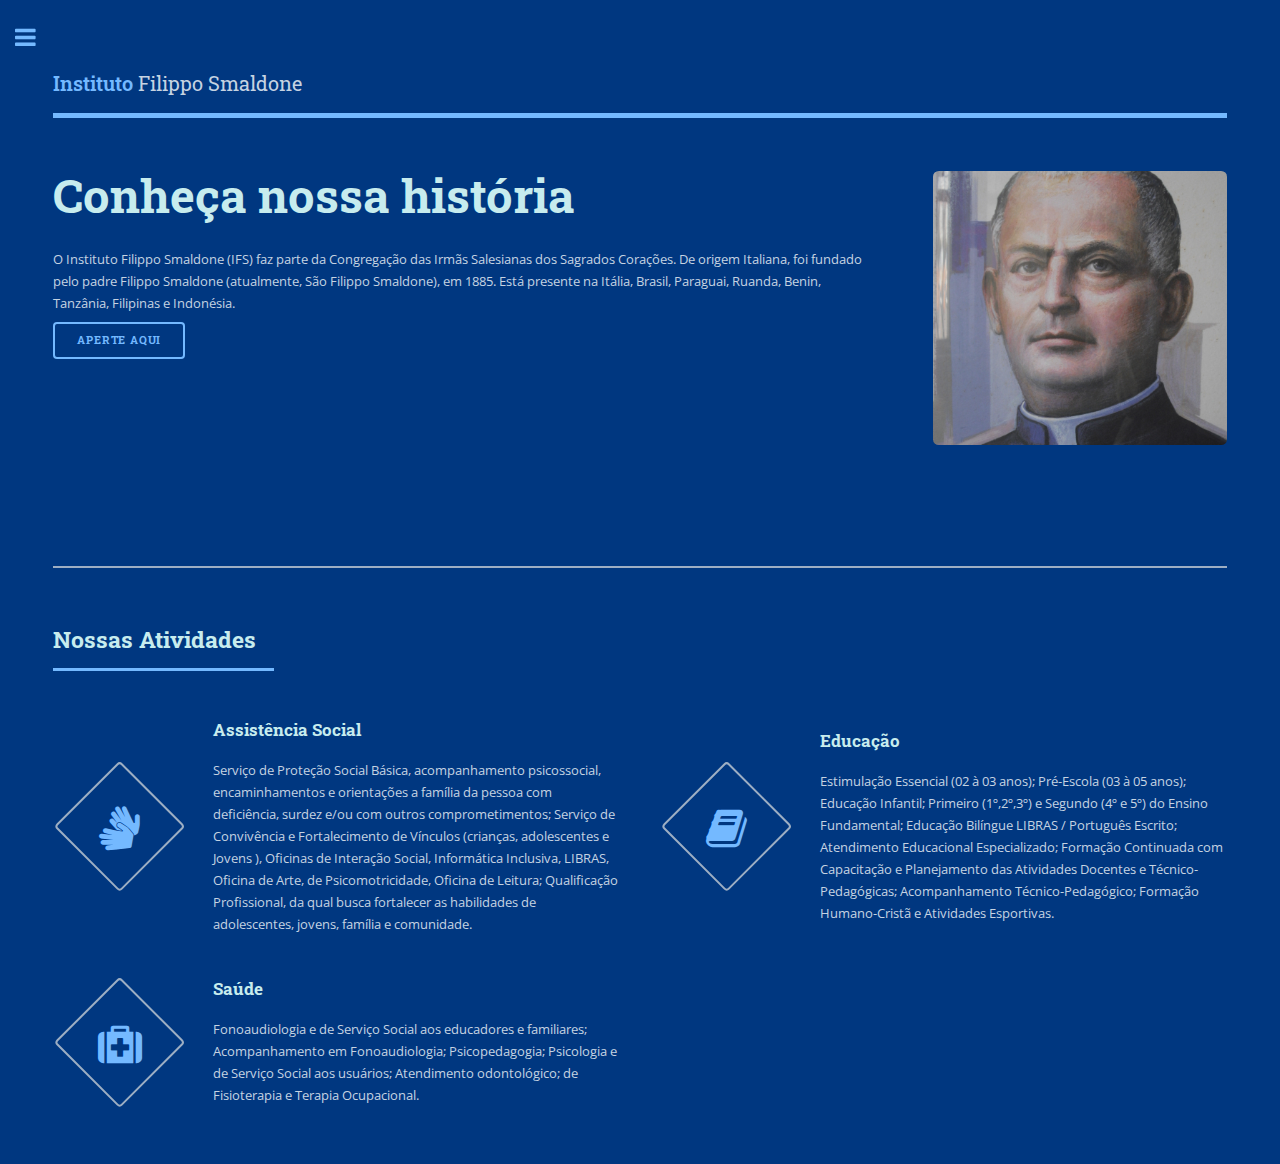
==== commit 0dfaa3df: "correção de cor" ====
--- a/index.html
+++ b/index.html
@@ -34,7 +34,7 @@
 											<h1>Conheça nossa história<br />
 											</h1>
 										</header>
-										<p>O Instituto Filippo Smaldone (IFS) faz parte da Congregação das Irmãs Salesianas dos Sagrados Corações. De origem Italiana, foi fundado pelo Padre Filippo Smaldone (atualmente, São Filippo Smaldone), em 1885. Está presente na Itália, Brasil, Paraguai, Ruanda, Benin, Tanzânia, Filipinas e Indonésia.</p>
+										<p>O Instituto Filippo Smaldone (IFS) faz parte da Congregação das Irmãs Salesianas dos Sagrados Corações. De origem Italiana, foi fundado pelo padre Filippo Smaldone (atualmente, São Filippo Smaldone), em 1885. Está presente na Itália, Brasil, Paraguai, Ruanda, Benin, Tanzânia, Filipinas e Indonésia.</p>
 										<ul class="actions">
 											<li><a href="nossahistoria.html" class="button big">Aperte aqui</a></li>
 										</ul>
@@ -54,7 +54,7 @@
 											<span class="icon fa-sign-language"></span>
 											<div class="content">
 												<h3>Assistência Social</h3>
-												<p>Serviço de Proteção Social Básica, acompanhamento psicossocial, encaminhamentos e orientações à família da pessoa com deficiência, surdez e/ou com outros comprometimentos; Serviço de Convivência e Fortalecimento de Vínculos (crianças, adolescentes e Jovens ), com oficinas de Interação Social, Informática Inclusiva, LIBRAS, Oficina de Arte, de Psicomotricidade, Oficina de Leitura; Qualificação Profissional, da qual busca fortalecer as habilidades de adolescentes, jovens, família e comunidade.</p>
+												<p>Serviço de Proteção Social Básica, acompanhamento psicossocial, encaminhamentos e orientações a família da pessoa com deficiência, surdez e/ou com outros comprometimentos; Serviço de Convivência e Fortalecimento de Vínculos (crianças, adolescentes e Jovens ), Oficinas de Interação Social, Informática Inclusiva, LIBRAS, Oficina de Arte, de Psicomotricidade, Oficina de Leitura; Qualificação Profissional, da qual busca fortalecer as habilidades de adolescentes, jovens, família e comunidade.</p>
 											</div>
 										</article>
 										<article>
--- a/assets/css/main.css
+++ b/assets/css/main.css
@@ -95,7 +95,7 @@
 	}
 
 	body {
-		background: #dff9fb;
+		background: #003780;
 	}
 
 		body.is-preload *, body.is-preload *:before, body.is-preload *:after, body.is-resizing *, body.is-resizing *:before, body.is-resizing *:after {
@@ -112,7 +112,7 @@
 /* Type */
 
 	body, input, select, textarea {
-		color: #2d3436;
+		color: #C5D3E2;
 		font-family: "Open Sans", sans-serif;
 		font-size: 13pt;
 		font-weight: 400;
@@ -176,7 +176,7 @@
 	}
 
 	h1, h2, h3, h4, h5, h6 {
-		color: #3d4449;
+		color: #c7ecee;
 		font-family: "Roboto Slab", serif;
 		font-weight: 700;
 		line-height: 1.5;
@@ -1977,22 +1977,22 @@
 	}
 
 	::-webkit-input-placeholder {
-		color: #535c68 !important;
+		color: #C5D3E2 !important;
 		opacity: 1.0;
 	}
 
 	:-moz-placeholder {
-		color: #535c68 !important;
+		color: #C5D3E2 !important;
 		opacity: 1.0;
 	}
 
 	::-moz-placeholder {
-		color: #535c68 !important;
+		color: #C5D3E2 !important;
 		opacity: 1.0;
 	}
 
 	:-ms-input-placeholder {
-		color: #535c68 !important;
+		color: #C5D3E2 !important;
 		opacity: 1.0;
 	}
 
@@ -3088,7 +3088,7 @@
 		-webkit-transition: margin-left 0.5s ease, box-shadow 0.5s ease;
 		-ms-transition: margin-left 0.5s ease, box-shadow 0.5s ease;
 		transition: margin-left 0.5s ease, box-shadow 0.5s ease;
-		background-color: #dff9fb;
+		background-color: #012e68;
 		font-size: 0.9em;
 		position: relative;
 		width: 26em;
@@ -3453,7 +3453,7 @@
 /* Footer */
 
 	#footer .copyright {
-		color: #535c68;
+		color: #C5D3E2;
 		font-size: 0.9em;
 	}
 
@@ -3468,7 +3468,7 @@
 		-webkit-user-select: none;
 		-ms-user-select: none;
 		user-select: none;
-		color: #3d4449;
+		color: #C5D3E2;
 		font-family: "Roboto Slab", serif;
 		font-family: 400;
 		letter-spacing: 0.075em;
@@ -3515,7 +3515,7 @@
 					-webkit-transition: color 0.2s ease-in-out, -webkit-transform 0.2s ease-in-out;
 					-ms-transition: color 0.2s ease-in-out, -ms-transform 0.2s ease-in-out;
 					transition: color 0.2s ease-in-out, transform 0.2s ease-in-out;
-					color: #535c68;
+					color: #C5D3E2;
 					content: '\f078';
 					position: absolute;
 					right: 0;
@@ -3543,7 +3543,7 @@
 	}
 
 		#menu > ul > li > ul {
-			color: #535c68;
+			color: #C5D3E2;
 			display: none;
 			margin: 0.5em 0 1.5em 0;
 			padding-left: 1em;
